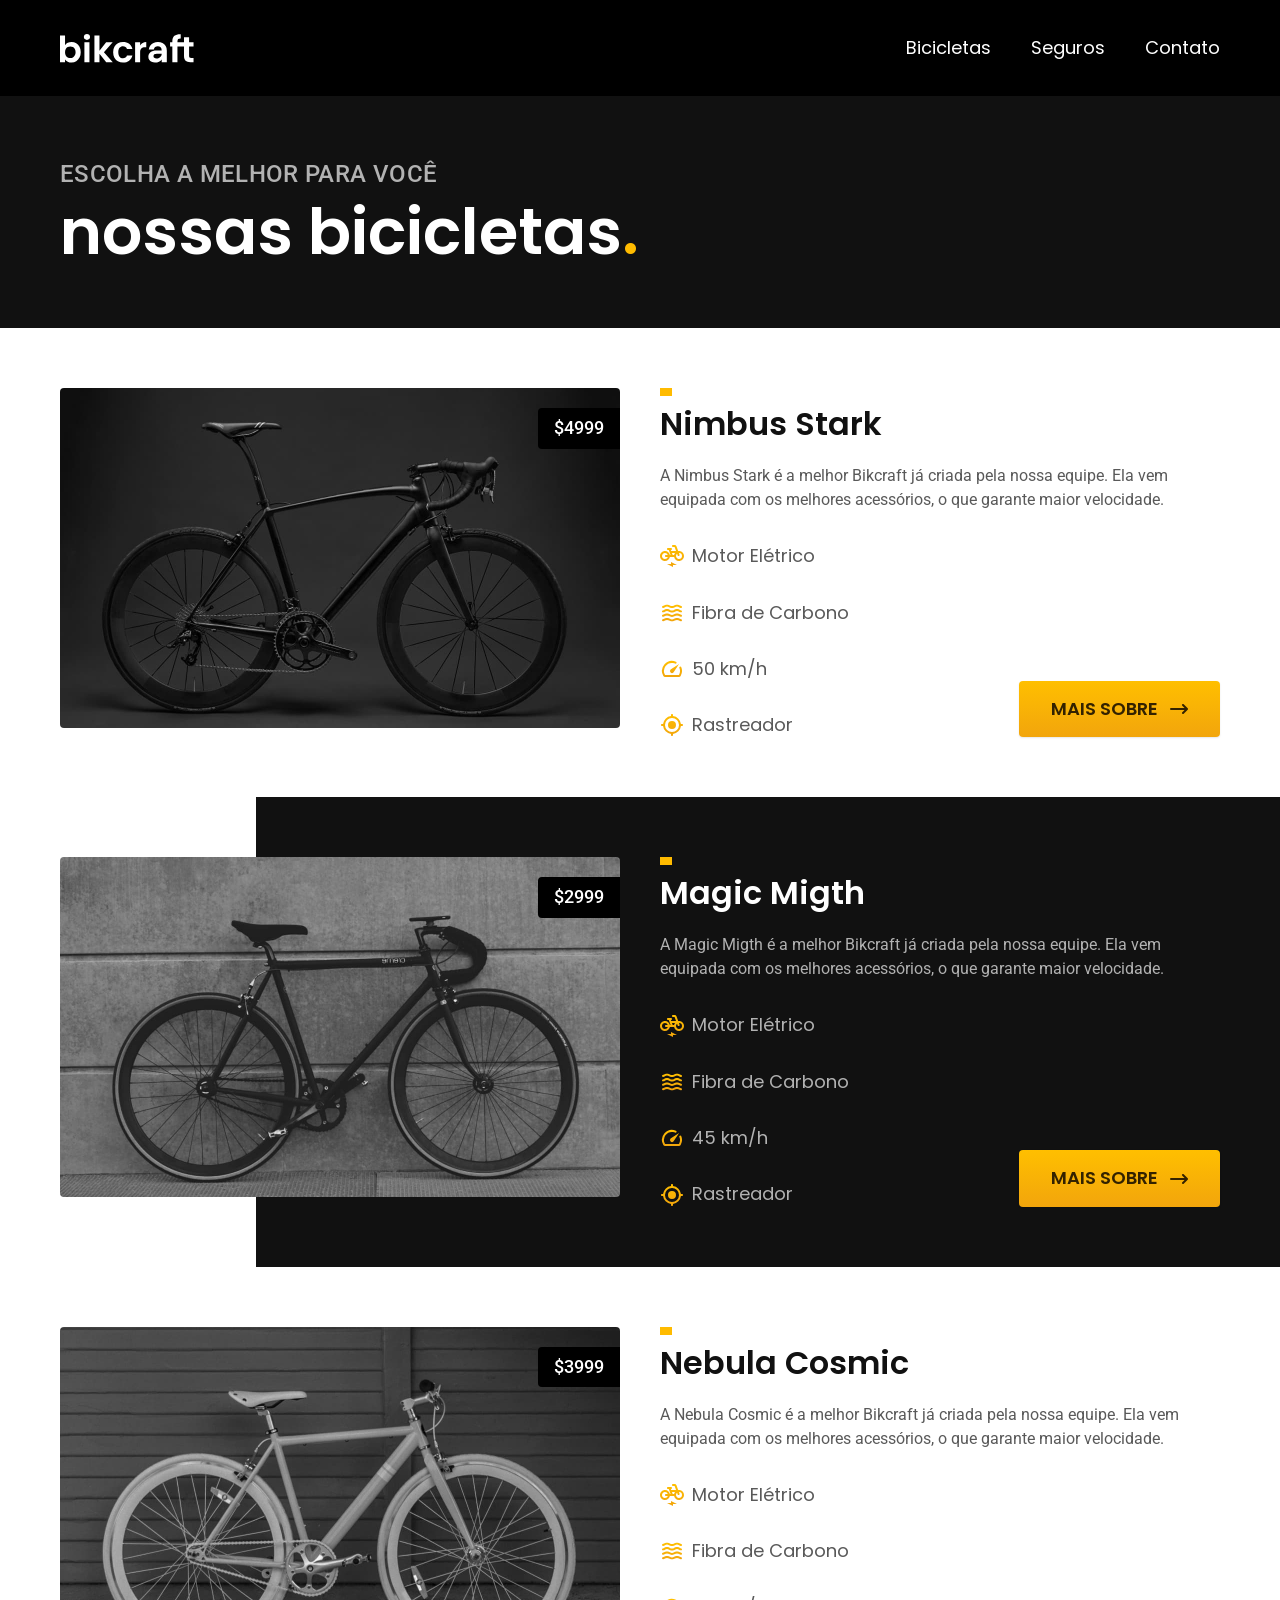
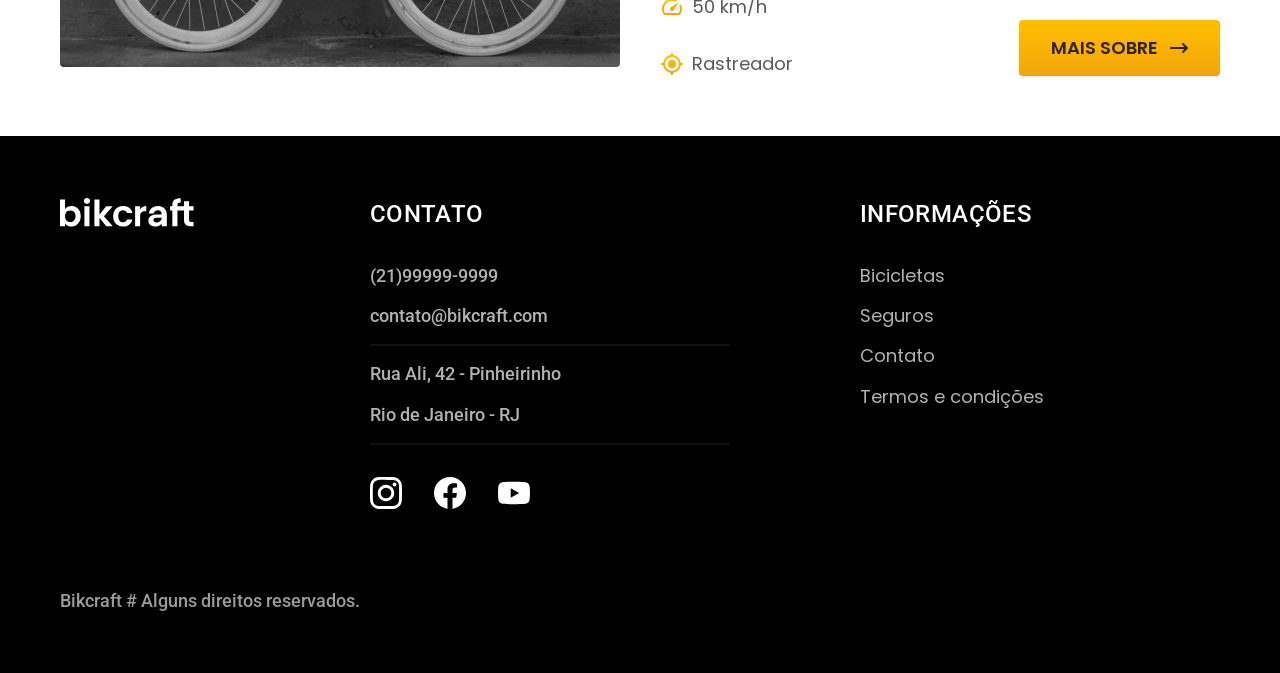
==== bicicletas.html @ 6d7c42e3 "bicicletas" ====
<!DOCTYPE html>
<html lang="pt-br">

<head>
  <meta charset="UTF-8">
  <meta name="viewport" content="width=device-width, initial-scale=1.0">
  <title>Bicicletas | Bikcraft</title>
  <meta name="description" content="Termos e condições - Bikcraft">
  <link rel="stylesheet" href="/css/style.css">
  <link rel="preconnect" href="https://fonts.googleapis.com">
  <link rel="preconnect" href="https://fonts.gstatic.com" crossorigin>
  <link href="https://fonts.googleapis.com/css2?family=Merriweather:ital,opsz,wght@0,18..144,300..900;1,18..144,300..900&family=Poppins:wght@400;700&family=Roboto:ital,wght@0,100..900;1,100..900&display=swap" rel="stylesheet">
</head>

<body id="" bicicletas>
  <header class="header-bg">
    <div class="header container">
      <a href="/">
        <img src="/img/bikcraft.svg" alt="Bikcraft">
      </a>
      <nav aria-lable="primaria">
        <ul class="header-menu cor-0 font-1-m">
          <li><a href="/bicicletas.html">Bicicletas</a></li>
          <li><a href="/seguros.html">Seguros</a></li>
          <li><a href="/contato.html">Contato</a></li>
        </ul>
      </nav>
    </div>
  </header>
  <main>
    <div class="titulo-bg">
      <div class="titulo container">
        <p class="font-2-l-b cor-5">Escolha a melhor para você</p>
        <h1 class="font-1-xxl cor-0">nossas bicicletas<span class="cor-p1">.</span></h1>
      </div>
    </div>

    <div class="bicicletas container">
      <div class="bicicletas-imagem">
        <img src="/img/bicicletas/nimbus.jpg" alt="Bicicleta preta">
        <span class="font-2-m cor-0">$4999</span>
      </div>
      <div class="bicicletas-conteudo">
        <h2 class="font-1-xl">Nimbus Stark</h2>
        <p class="font-2-s cor-8">A Nimbus Stark é a melhor Bikcraft já criada pela nossa equipe. Ela vem equipada com os melhores acessórios, o que garante maior velocidade.</p>
        <ul class="font-1-m cor-8">
          <li><img src="/img/icones/eletrica.svg" alt="">Motor Elétrico</li>
          <li><img src="/img/icones/carbono.svg" alt="">Fibra de Carbono</li>
          <li><img src="/img/icones/velocidade.svg" alt="">50 km/h</li>
          <li><img src="/img/icones/rastreador.svg" alt="">Rastreador</li>
        </ul>
        <a class="botao seta" href="/bicicletas/nimbus.html">Mais sobre</a>
      </div>
    </div>
    <div class="bicicletas-bg">
      <div class="bicicletas container">
        <div class="bicicletas-imagem">
          <img src="/img/bicicletas/magic.jpg" alt="Bicicleta preta">
          <span class="font-2-m cor-0">$2999</span>
        </div>
        <div class="bicicletas-conteudo">
          <h2 class="font-1-xl cor-0">Magic Migth</h2>
          <p class="font-2-s cor-5">A Magic Migth é a melhor Bikcraft já criada pela nossa equipe. Ela vem equipada com os melhores acessórios, o que garante maior velocidade.</p>
          <ul class="font-1-m cor-5">
            <li><img src="/img/icones/eletrica.svg" alt="">Motor Elétrico</li>
            <li><img src="/img/icones/carbono.svg" alt="">Fibra de Carbono</li>
            <li><img src="/img/icones/velocidade.svg" alt="">45 km/h</li>
            <li><img src="/img/icones/rastreador.svg" alt="">Rastreador</li>
          </ul>
          <a class="botao seta" href="/bicicletas/magic.html">Mais sobre</a>
        </div>
      </div>
    </div>
    <div class="bicicletas container">
      <div class="bicicletas-imagem">
        <img src="/img/bicicletas/nebula.jpg" alt="Bicicleta preta">
        <span class="font-2-m cor-0">$3999</span>
      </div>
      <div class="bicicletas-conteudo">
        <h2 class="font-1-xl">Nebula Cosmic</h2>
        <p class="font-2-s cor-8">A Nebula Cosmic é a melhor Bikcraft já criada pela nossa equipe. Ela vem equipada com os melhores acessórios, o que garante maior velocidade.</p>
        <ul class="font-1-m cor-8">
          <li><img src="/img/icones/eletrica.svg" alt="">Motor Elétrico</li>
          <li><img src="/img/icones/carbono.svg" alt="">Fibra de Carbono</li>
          <li><img src="/img/icones/velocidade.svg" alt="">50 km/h</li>
          <li><img src="/img/icones/rastreador.svg" alt="">Rastreador</li>
        </ul>
        <a class="botao seta" href="/bicicletas/nebula.html">Mais sobre</a>
      </div>
    </div>
  </main>

  <footer class="footer-bg">
    <div class="footer container">
      <img src="/img/bikcraft.svg" alt="Bikcraft">
      <div class="footer-contato">
        <h3 class="font-2-l-b cor-0">Contato</h3>
        <ul class="font-2-m cor-5">
          <li><a href="tel:+55219999999">(21)99999-9999</a></li>
          <li><a href="mailto:contato@bikcraft.com">contato@bikcraft.com</a></li>
          <li>Rua Ali, 42 - Pinheirinho</li>
          <li>Rio de Janeiro - RJ</li>
        </ul>
        <div class="footer-redes">
          <a href="./">
            <img src="img/redes/instagram.svg" alt="Instagram">
          </a>
          <a href="./">
            <img src="img/redes/facebook.svg" alt="Facebook">
          </a>
          <a href="./">
            <img src="img/redes/youtube.svg" alt="Youtube">
          </a>
        </div>
      </div>
      <div class="footer-informacoes">
        <h3 class="font-2-l-b cor-0">Informações</h3>
        <nav>
          <ul class="font-1-m cor-5">
            <li><a href="/bicicletas.html">Bicicletas</a></li>
            <li><a href="/seguros.html">Seguros</a></li>
            <li><a href="/contato.html">Contato</a></li>
            <li><a href="/termos.html">Termos e condições</a></li>
          </ul>
        </nav>
      </div>
      <p class="footer-copy font-2-m cor-6">Bikcraft # Alguns direitos reservados.</p>
    </div>
  </footer>
</body>

</html>
---- css/style.css ----
@import './global/global.css';
@import './global/header.css';
@import './global/footer.css';

@import './home/introducao.css';
@import './home/tecnologia.css';
@import './home/parceiros.css';
@import './home/depoimento.css';

@import './utils/components.css';
@import './utils/tipografia.css';
@import './utils/cores.css';

@import './bicicletas/bicicletas-lista.css';
@import './bicicletas/bicicletas.css';

@import './seguros/seguros.css';

@import './termos/termos.css';
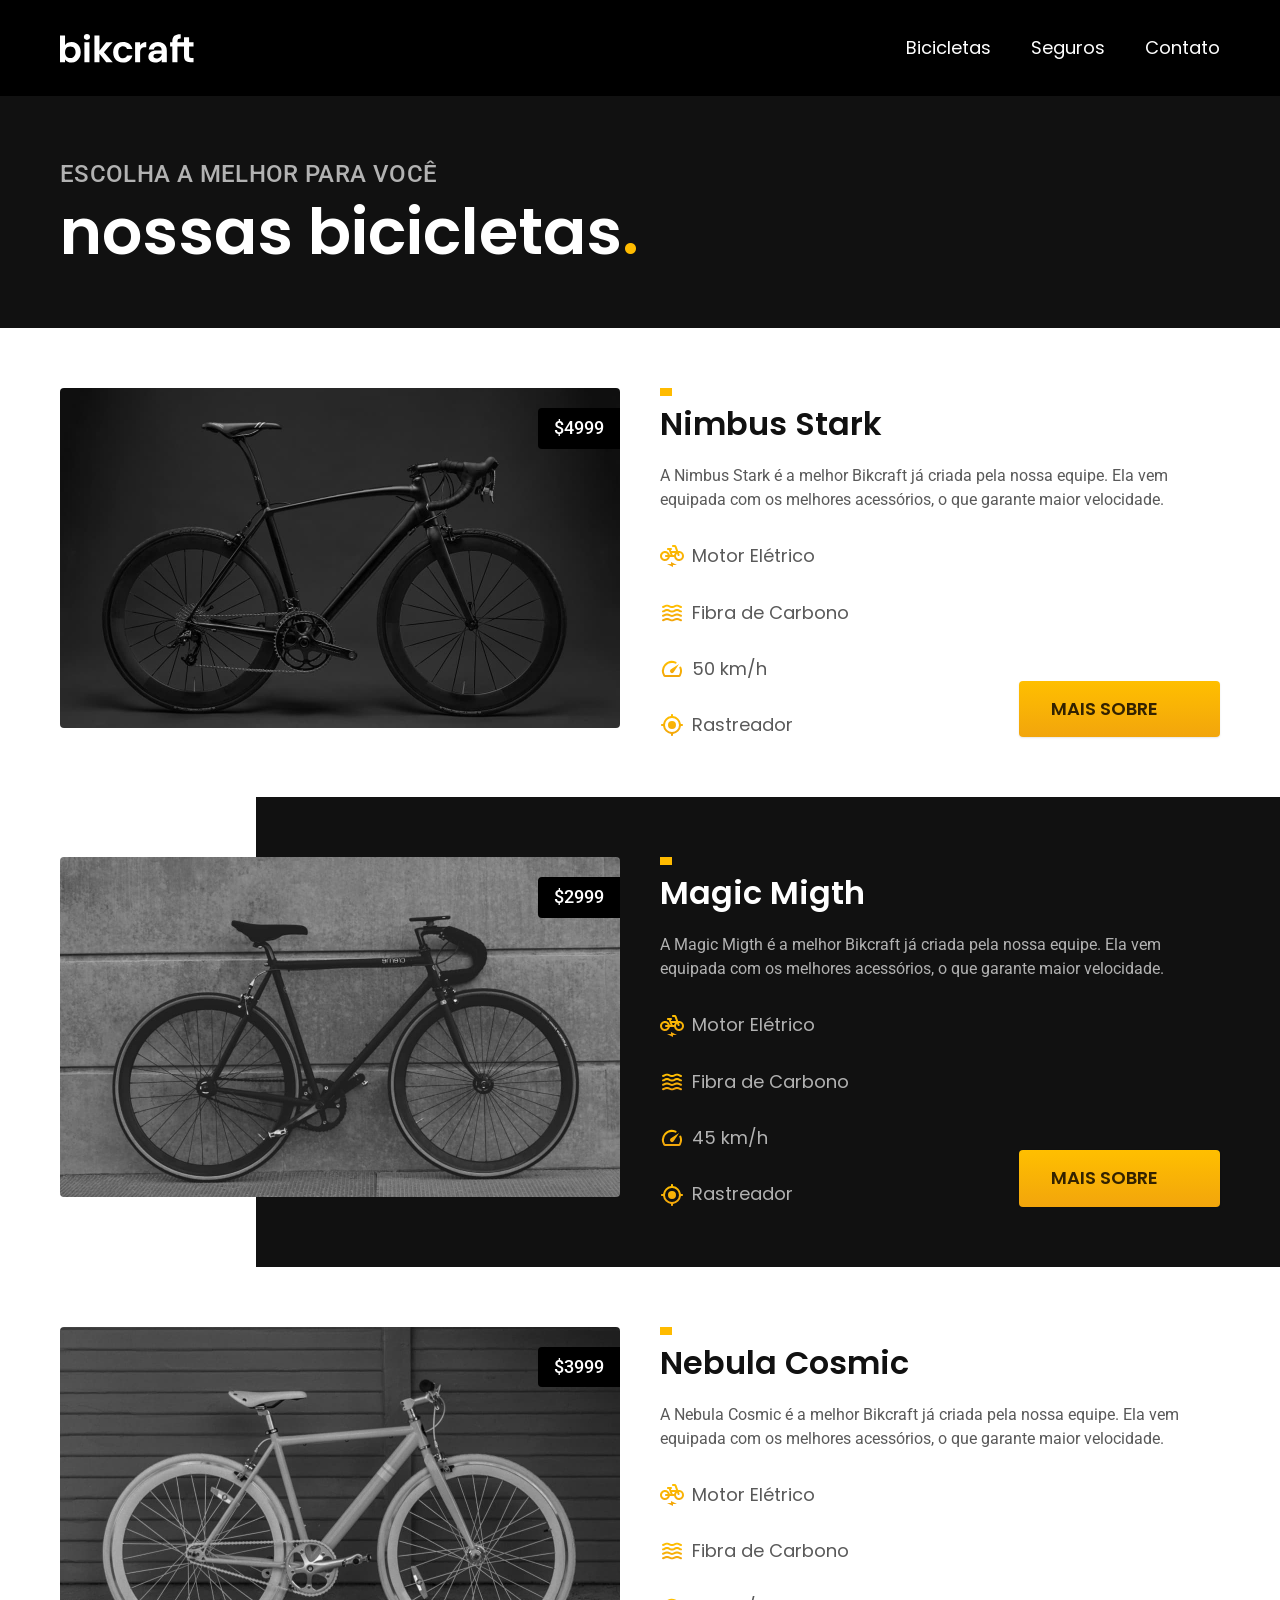
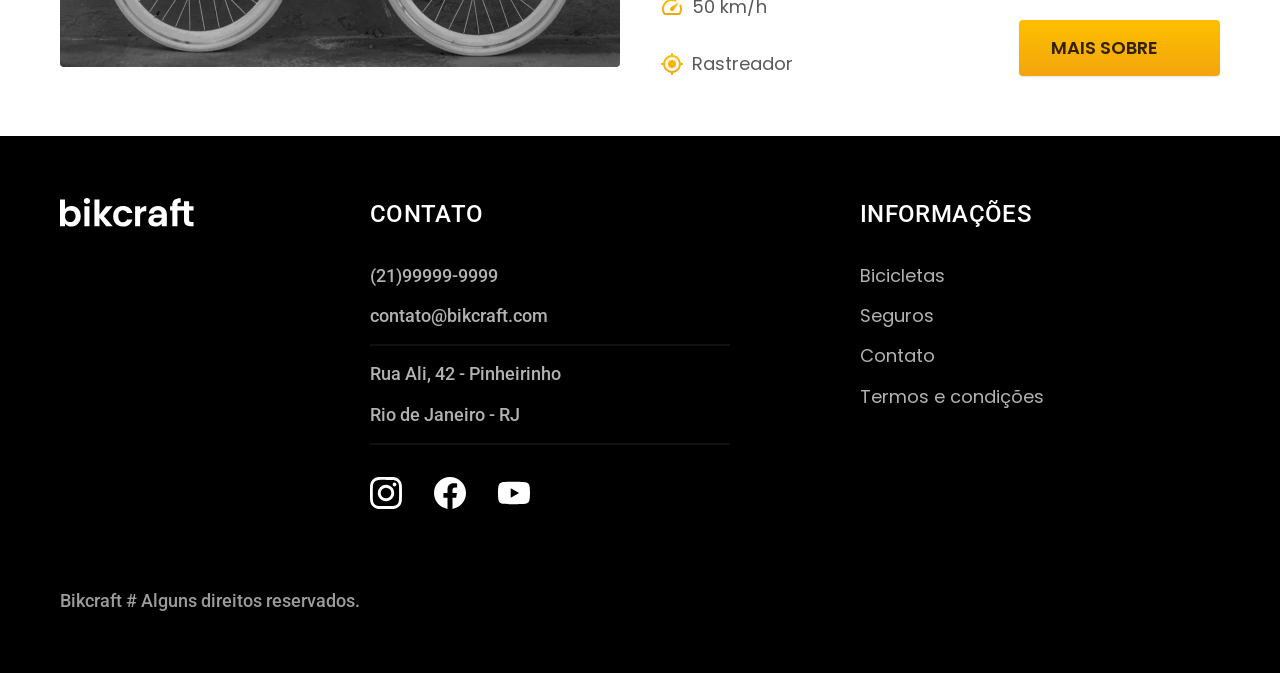
==== commit e6ac18e7: "correção de caminhos href scr" ====
--- a/bicicletas.html
+++ b/bicicletas.html
@@ -6,7 +6,7 @@
   <meta name="viewport" content="width=device-width, initial-scale=1.0">
   <title>Bicicletas | Bikcraft</title>
   <meta name="description" content="Termos e condições - Bikcraft">
-  <link rel="stylesheet" href="/css/style.css">
+  <link rel="stylesheet" href="css/style.css">
   <link rel="preconnect" href="https://fonts.googleapis.com">
   <link rel="preconnect" href="https://fonts.gstatic.com" crossorigin>
   <link href="https://fonts.googleapis.com/css2?family=Merriweather:ital,opsz,wght@0,18..144,300..900;1,18..144,300..900&family=Poppins:wght@400;700&family=Roboto:ital,wght@0,100..900;1,100..900&display=swap" rel="stylesheet">
@@ -15,14 +15,14 @@
 <body id="" bicicletas>
   <header class="header-bg">
     <div class="header container">
-      <a href="/">
-        <img src="/img/bikcraft.svg" alt="Bikcraft">
+      <a href="./index.html">
+        <img src="img/bikcraft.svg" alt="Bikcraft">
       </a>
       <nav aria-lable="primaria">
         <ul class="header-menu cor-0 font-1-m">
-          <li><a href="/bicicletas.html">Bicicletas</a></li>
-          <li><a href="/seguros.html">Seguros</a></li>
-          <li><a href="/contato.html">Contato</a></li>
+          <li><a href="bicicletas.html">Bicicletas</a></li>
+          <li><a href="seguros.html">Seguros</a></li>
+          <li><a href="contato.html">Contato</a></li>
         </ul>
       </nav>
     </div>
@@ -37,62 +37,62 @@
 
     <div class="bicicletas container">
       <div class="bicicletas-imagem">
-        <img src="/img/bicicletas/nimbus.jpg" alt="Bicicleta preta">
+        <img src="img/bicicletas/nimbus.jpg" alt="Bicicleta preta">
         <span class="font-2-m cor-0">$4999</span>
       </div>
       <div class="bicicletas-conteudo">
         <h2 class="font-1-xl">Nimbus Stark</h2>
         <p class="font-2-s cor-8">A Nimbus Stark é a melhor Bikcraft já criada pela nossa equipe. Ela vem equipada com os melhores acessórios, o que garante maior velocidade.</p>
         <ul class="font-1-m cor-8">
-          <li><img src="/img/icones/eletrica.svg" alt="">Motor Elétrico</li>
-          <li><img src="/img/icones/carbono.svg" alt="">Fibra de Carbono</li>
-          <li><img src="/img/icones/velocidade.svg" alt="">50 km/h</li>
-          <li><img src="/img/icones/rastreador.svg" alt="">Rastreador</li>
+          <li><img src="img/icones/eletrica.svg" alt="">Motor Elétrico</li>
+          <li><img src="img/icones/carbono.svg" alt="">Fibra de Carbono</li>
+          <li><img src="img/icones/velocidade.svg" alt="">50 km/h</li>
+          <li><img src="img/icones/rastreador.svg" alt="">Rastreador</li>
         </ul>
-        <a class="botao seta" href="/bicicletas/nimbus.html">Mais sobre</a>
+        <a class="botao seta" href="bicicletas/nimbus.html">Mais sobre</a>
       </div>
     </div>
     <div class="bicicletas-bg">
       <div class="bicicletas container">
         <div class="bicicletas-imagem">
-          <img src="/img/bicicletas/magic.jpg" alt="Bicicleta preta">
+          <img src="img/bicicletas/magic.jpg" alt="Bicicleta preta">
           <span class="font-2-m cor-0">$2999</span>
         </div>
         <div class="bicicletas-conteudo">
           <h2 class="font-1-xl cor-0">Magic Migth</h2>
           <p class="font-2-s cor-5">A Magic Migth é a melhor Bikcraft já criada pela nossa equipe. Ela vem equipada com os melhores acessórios, o que garante maior velocidade.</p>
           <ul class="font-1-m cor-5">
-            <li><img src="/img/icones/eletrica.svg" alt="">Motor Elétrico</li>
-            <li><img src="/img/icones/carbono.svg" alt="">Fibra de Carbono</li>
-            <li><img src="/img/icones/velocidade.svg" alt="">45 km/h</li>
-            <li><img src="/img/icones/rastreador.svg" alt="">Rastreador</li>
+            <li><img src="img/icones/eletrica.svg" alt="">Motor Elétrico</li>
+            <li><img src="img/icones/carbono.svg" alt="">Fibra de Carbono</li>
+            <li><img src="img/icones/velocidade.svg" alt="">45 km/h</li>
+            <li><img src="img/icones/rastreador.svg" alt="">Rastreador</li>
           </ul>
-          <a class="botao seta" href="/bicicletas/magic.html">Mais sobre</a>
+          <a class="botao seta" href="bicicletas/magic.html">Mais sobre</a>
         </div>
       </div>
     </div>
     <div class="bicicletas container">
       <div class="bicicletas-imagem">
-        <img src="/img/bicicletas/nebula.jpg" alt="Bicicleta preta">
+        <img src="img/bicicletas/nebula.jpg" alt="Bicicleta preta">
         <span class="font-2-m cor-0">$3999</span>
       </div>
       <div class="bicicletas-conteudo">
         <h2 class="font-1-xl">Nebula Cosmic</h2>
         <p class="font-2-s cor-8">A Nebula Cosmic é a melhor Bikcraft já criada pela nossa equipe. Ela vem equipada com os melhores acessórios, o que garante maior velocidade.</p>
         <ul class="font-1-m cor-8">
-          <li><img src="/img/icones/eletrica.svg" alt="">Motor Elétrico</li>
-          <li><img src="/img/icones/carbono.svg" alt="">Fibra de Carbono</li>
-          <li><img src="/img/icones/velocidade.svg" alt="">50 km/h</li>
-          <li><img src="/img/icones/rastreador.svg" alt="">Rastreador</li>
+          <li><img src="img/icones/eletrica.svg" alt="">Motor Elétrico</li>
+          <li><img src="img/icones/carbono.svg" alt="">Fibra de Carbono</li>
+          <li><img src="img/icones/velocidade.svg" alt="">50 km/h</li>
+          <li><img src="img/icones/rastreador.svg" alt="">Rastreador</li>
         </ul>
-        <a class="botao seta" href="/bicicletas/nebula.html">Mais sobre</a>
+        <a class="botao seta" href="bicicletas/nebula.html">Mais sobre</a>
       </div>
     </div>
   </main>
 
   <footer class="footer-bg">
     <div class="footer container">
-      <img src="/img/bikcraft.svg" alt="Bikcraft">
+      <img src="img/bikcraft.svg" alt="Bikcraft">
       <div class="footer-contato">
         <h3 class="font-2-l-b cor-0">Contato</h3>
         <ul class="font-2-m cor-5">
@@ -117,10 +117,10 @@
         <h3 class="font-2-l-b cor-0">Informações</h3>
         <nav>
           <ul class="font-1-m cor-5">
-            <li><a href="/bicicletas.html">Bicicletas</a></li>
-            <li><a href="/seguros.html">Seguros</a></li>
-            <li><a href="/contato.html">Contato</a></li>
-            <li><a href="/termos.html">Termos e condições</a></li>
+            <li><a href="bicicletas.html">Bicicletas</a></li>
+            <li><a href="seguros.html">Seguros</a></li>
+            <li><a href="contato.html">Contato</a></li>
+            <li><a href="termos.html">Termos e condições</a></li>
           </ul>
         </nav>
       </div>
--- a/css/style.css
+++ b/css/style.css
@@ -10,13 +10,19 @@
 @import './utils/components.css';
 @import './utils/tipografia.css';
 @import './utils/cores.css';
+@import './utils/formulario.css';
 
 @import './bicicletas/bicicletas-lista.css';
 @import './bicicletas/bicicletas.css';
 
 @import './seguros/seguros.css';
+@import './seguros/vantagens.css';
+@import './seguros/perguntas.css';
 
 @import './termos/termos.css';
 
+@import './bicicleta/bicicleta.css';
+@import './bicicleta/seguro.css';
 
-
+@import './contato/contato.css';
+@import './contato/lojas.css';
